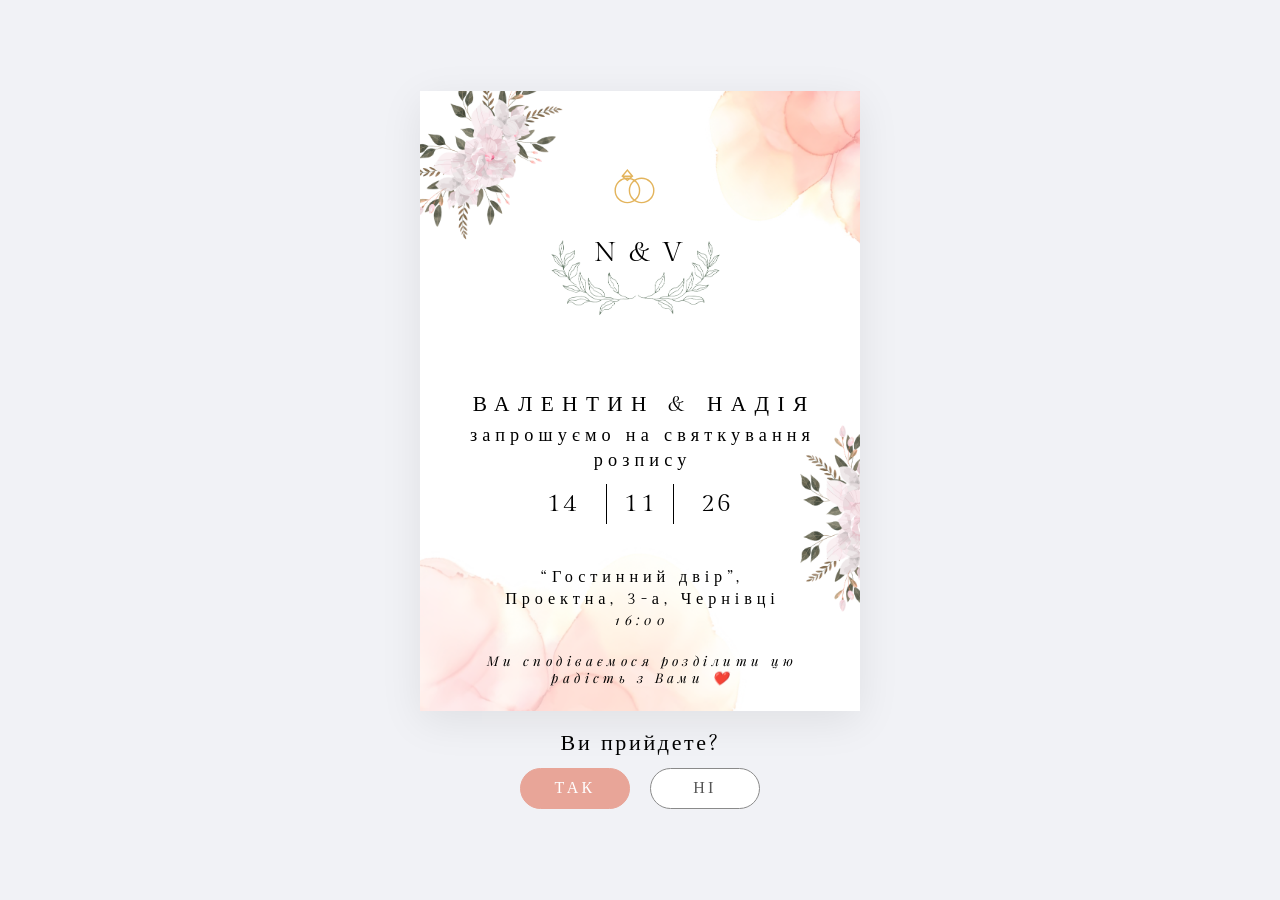
==== index.html @ ec2d2bcc "Add wedding invitation site Invitation card based on the Canva design, with a "Ви прийдете?" questio" ====
<!doctype html>
<html lang="uk">
<head>
  <meta charset="utf-8">
  <meta name="viewport" content="width=device-width, initial-scale=1">
  <title>Валентин & Надія — запрошення</title>
  <meta name="description" content="Запрошуємо на святкування розпису 14.11.26">
  <link rel="preconnect" href="https://fonts.googleapis.com">
  <link rel="preconnect" href="https://fonts.gstatic.com" crossorigin>
  <link href="https://fonts.googleapis.com/css2?family=Gilda+Display&family=Playfair+Display:ital@1&display=swap" rel="stylesheet">
  <link rel="stylesheet" href="style.css">
</head>
<body>
  <main class="page">
    <!-- Positions and sizes are copied from the Canva design (396.85 × 559.37). -->
    <article class="card">
      <svg class="rings" viewBox="0 0 60 44" aria-hidden="true">
        <circle cx="23" cy="28" r="12" />
        <circle cx="37" cy="28" r="12" />
        <path d="M18 14 l5 -6 l5 6 l-5 4 z M18 14 h10" />
      </svg>

      <p class="monogram">n &amp; v</p>
      <h1 class="names">Валентин &amp; Надія</h1>
      <p class="invite">запрошуємо на святкування<br>розпису</p>

      <p class="day">14</p>
      <i class="sep sep--1"></i>
      <p class="month">11</p>
      <i class="sep sep--2"></i>
      <p class="year">26</p>

      <p class="place">“Гостинний двір”,<br>Проектна, 3-а, Чернівці</p>
      <p class="time">16:00</p>
      <p class="hope">Ми сподіваємося розділити цю<br>радість з Вами ❤️</p>
    </article>

    <section class="question" id="question">
      <p class="ask">Ви прийдете?</p>
      <div class="buttons">
        <button class="btn btn--yes" id="yes" type="button">Так</button>
        <button class="btn btn--no" id="no" type="button">Ні</button>
      </div>
    </section>

    <section class="answer" id="answer" hidden>
      <p class="ask">Ура! Чекаємо на Вас ❤️</p>
      <p class="later">До зустрічі 14 листопада о 16:00</p>
    </section>
  </main>

  <script src="script.js"></script>
</body>
</html>
---- style.css ----
:root {
  --bg: #f1f2f6;
  --ink: #000;
  --muted: #555;
  --gold: #e3b45c;
  --line: #8a8a8a;
  --rose: #e8a598;
  --serif: "Gilda Display", Georgia, serif;
  --italic: "Playfair Display", Georgia, serif;
}

* { box-sizing: border-box; }

html, body { margin: 0; }

body {
  background: var(--bg);
  color: var(--ink);
  font-family: var(--serif);
  min-height: 100vh;
  min-height: 100dvh;
  display: flex;
  justify-content: center;
  align-items: center;
  padding: 16px;
  overflow-x: hidden;
}

.page {
  display: flex;
  flex-direction: column;
  align-items: center;
  gap: 18px;
  width: 100%;
}

/* The card keeps the Canva size ratio and fits the screen with the question below it. */
.card {
  --u: calc(100cqw / 396.85);
  position: relative;
  width: min(440px, 100%, (100dvh - 170px) * 396.85 / 559.37);
  aspect-ratio: 396.85 / 559.37;
  container-type: inline-size;
  background: #fff url("img/background.png") center / cover no-repeat;
  box-shadow: 0 10px 40px rgba(0, 0, 0, .08);
  animation: rise .9s ease-out both;
}

.card > * {
  position: absolute;
  margin: 0;
  font-weight: 400;
  text-align: center;
  white-space: nowrap;
}

.rings {
  left: 41.83%;
  top: 11.44%;
  width: 13.86%;
  fill: none;
  stroke: var(--gold);
  stroke-width: 1.4;
}

.monogram,
.names {
  left: 0;
  right: 0;
  text-transform: uppercase;
}
.monogram {
  top: 23.49%;
  font-size: calc(24.73 * var(--u));
  letter-spacing: calc(2.35 * var(--u));
}
.names {
  top: 48.59%;
  font-size: calc(19.25 * var(--u));
  letter-spacing: calc(7.55 * var(--u));
  padding-left: calc(7.55 * var(--u));
}

.invite {
  left: 0;
  right: 0;
  top: 53.52%;
  padding-left: calc(4.6 * var(--u));
  font-size: calc(16.47 * var(--u));
  line-height: calc(23 * var(--u));
  letter-spacing: calc(4.6 * var(--u));
}

.day,
.month,
.year {
  top: 64.2%;
  width: 14.89%;
  font-size: calc(22.54 * var(--u));
  letter-spacing: calc(2.14 * var(--u));
}
.day { left: 21.34%; text-align: right; }
.month { left: 42.69%; }
.year { left: 63.85%; text-align: left; }

.sep {
  top: 63.36%;
  width: 1px;
  height: 6.47%;
  background: var(--ink);
}
.sep--1 { left: 42.31%; }
.sep--2 { left: 57.45%; }

.place {
  left: 0;
  right: 0;
  top: 76.64%;
  padding-left: calc(4.4 * var(--u));
  font-size: calc(14.67 * var(--u));
  line-height: calc(20 * var(--u));
  letter-spacing: calc(4.4 * var(--u));
}

.time,
.hope {
  left: 0;
  right: 0;
  padding-left: calc(4 * var(--u));
  font-family: var(--italic);
  font-style: italic;
  font-size: calc(12 * var(--u));
  line-height: calc(16 * var(--u));
  letter-spacing: calc(4 * var(--u));
}
.time { top: 83.77%; }
.hope {
  top: 90.4%;
}

/* question */
.question,
.answer {
  text-align: center;
}
.ask {
  margin: 0 0 12px;
  font-size: 22px;
  letter-spacing: .12em;
}
.later {
  margin: 0;
  font-family: var(--italic);
  font-style: italic;
  font-size: 14px;
  letter-spacing: .1em;
}
.buttons {
  display: flex;
  justify-content: center;
  gap: 20px;
}

.btn {
  min-width: 110px;
  padding: 10px 26px;
  border-radius: 999px;
  font: inherit;
  font-size: 16px;
  letter-spacing: .2em;
  text-transform: uppercase;
  cursor: pointer;
  -webkit-tap-highlight-color: transparent;
  touch-action: manipulation;
}
.btn--yes {
  background: var(--rose);
  border: 1px solid var(--rose);
  color: #fff;
  transition: transform .2s, box-shadow .2s;
}
.btn--yes:hover {
  transform: scale(1.06);
  box-shadow: 0 6px 18px rgba(232, 165, 152, .5);
}
.btn--no {
  background: #fff;
  border: 1px solid var(--line);
  color: var(--muted);
  z-index: 10;
}
.btn--no.running {
  position: fixed;
  transition: left .25s ease, top .25s ease;
}

.answer .ask { animation: pop .6s ease-out both; }

/* falling hearts */
.heart {
  position: fixed;
  top: -40px;
  z-index: 20;
  pointer-events: none;
  animation: fall linear forwards;
}

@keyframes fall {
  to { transform: translateY(110vh) rotate(360deg); opacity: .2; }
}
@keyframes rise {
  from { opacity: 0; transform: translateY(20px); }
}
@keyframes pop {
  0% { transform: scale(.5); opacity: 0; }
  70% { transform: scale(1.1); }
}
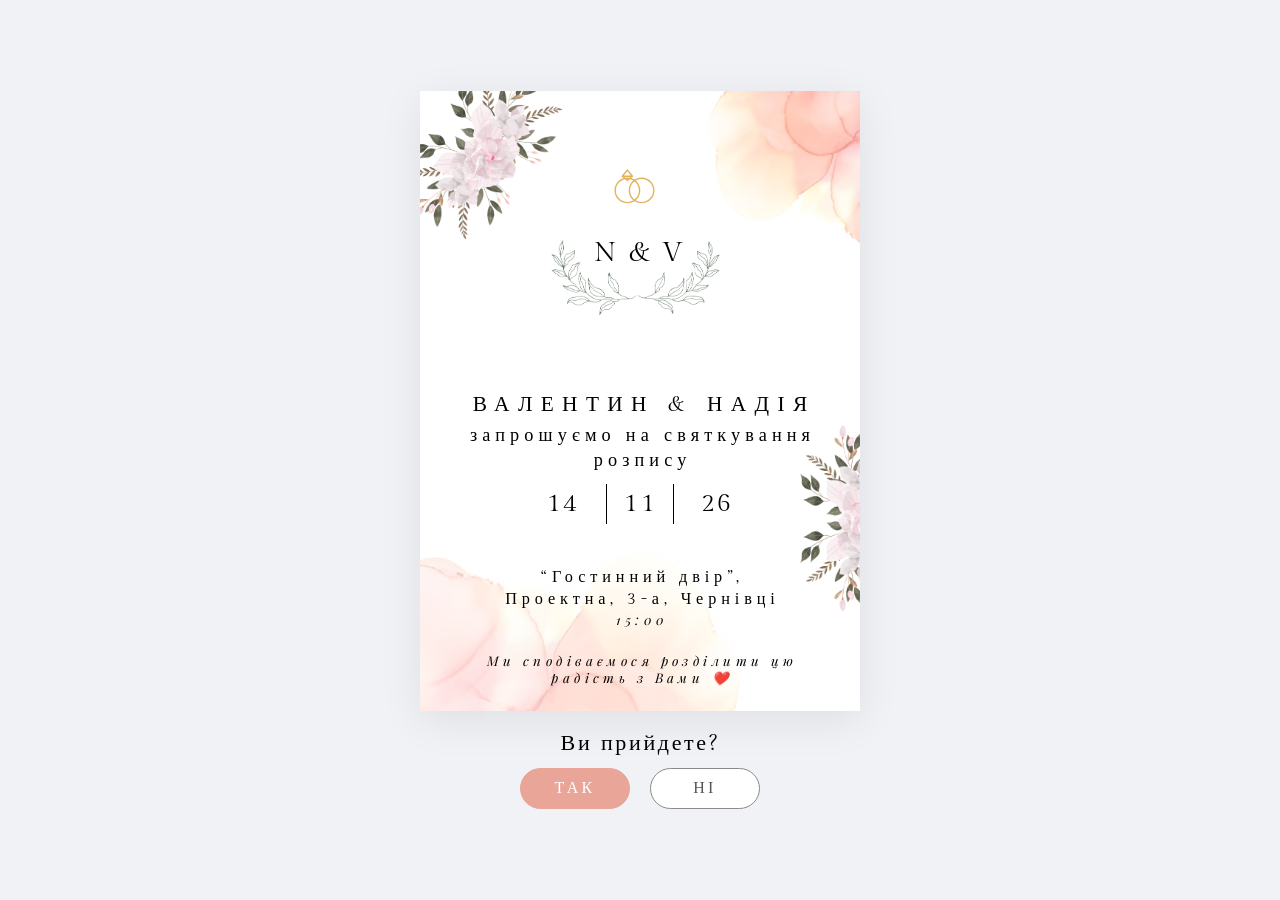
==== commit 8050df78: "change time" ====
--- a/index.html
+++ b/index.html
@@ -31,7 +31,7 @@
       <p class="year">26</p>
 
       <p class="place">“Гостинний двір”,<br>Проектна, 3-а, Чернівці</p>
-      <p class="time">16:00</p>
+      <p class="time">15:00</p>
       <p class="hope">Ми сподіваємося розділити цю<br>радість з Вами ❤️</p>
     </article>
 
@@ -45,7 +45,7 @@
 
     <section class="answer" id="answer" hidden>
       <p class="ask">Ура! Чекаємо на Вас ❤️</p>
-      <p class="later">До зустрічі 14 листопада о 16:00</p>
+      <p class="later">До зустрічі 14 листопада о 15:00</p>
     </section>
   </main>
 
